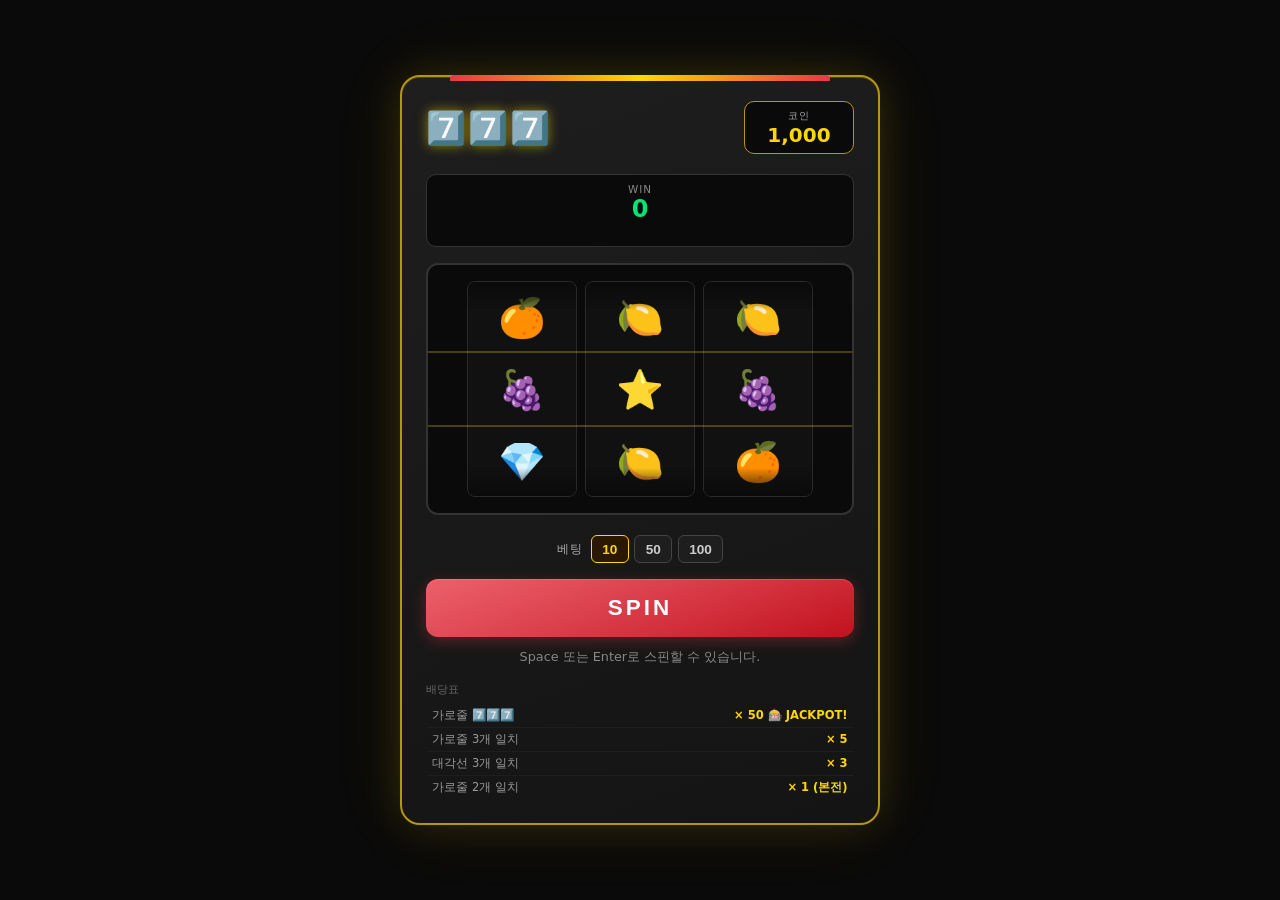
==== slot.html @ d6da6120 "feat: classic 3x3 777 slot machine game" ====
<!DOCTYPE html>
<html lang="ko" style="color-scheme: dark;">
<head>
  <meta charset="UTF-8">
  <meta name="viewport" content="width=device-width, initial-scale=1.0">
  <meta name="theme-color" content="#0a0a0a">
  <title>777 슬롯머신</title>
  <style>
    /* ===== Reset & Base ===== */
    *, *::before, *::after {
      box-sizing: border-box;
      margin: 0;
      padding: 0;
    }

    :root {
      --gold: #ffd700;
      --gold-dark: #b8960c;
      --red: #e63946;
      --red-dark: #c1121f;
      --bg: #0a0a0a;
      --bg-card: #1a1a1a;
      --bg-reel: #111;
      --border-gold: #ffd70055;
      --text-primary: #fff;
      --text-gold: #ffd700;
      --reel-h: 72px;
      --win-green: #00e676;
    }

    html, body {
      height: 100%;
    }

    body {
      background: var(--bg);
      color: var(--text-primary);
      font-family: 'Segoe UI', system-ui, -apple-system, sans-serif;
      min-height: 100vh;
      display: flex;
      flex-direction: column;
      align-items: center;
      justify-content: center;
      padding: 1rem;
      touch-action: manipulation;
      -webkit-tap-highlight-color: transparent;
      overflow-x: hidden;
    }

    /* Skip link */
    .skip-link {
      position: absolute;
      top: -100%;
      left: 0;
      background: var(--gold);
      color: #000;
      padding: 0.5rem 1rem;
      z-index: 999;
      border-radius: 0 0 4px 0;
      font-weight: bold;
      transition: top 0.2s ease;
    }
    .skip-link:focus {
      top: 0;
    }

    /* ===== Machine Frame ===== */
    .machine {
      width: 100%;
      max-width: 480px;
      background: linear-gradient(160deg, #1e1e1e 0%, #141414 100%);
      border: 2px solid var(--gold-dark);
      border-radius: 20px;
      padding: 1.5rem;
      box-shadow:
        0 0 40px #ffd70022,
        0 0 80px #ffd70011,
        inset 0 1px 0 #ffd70033;
      position: relative;
    }

    /* top light bar */
    .machine::before {
      content: '';
      display: block;
      height: 6px;
      background: linear-gradient(90deg, var(--red), var(--gold), var(--red));
      border-radius: 4px 4px 0 0;
      position: absolute;
      top: -2px;
      left: 10%;
      width: 80%;
    }

    /* ===== Header / Coin Display ===== */
    .header {
      display: flex;
      align-items: center;
      justify-content: space-between;
      margin-bottom: 1.25rem;
      gap: 0.75rem;
    }

    .machine-title {
      font-size: clamp(1.4rem, 5vw, 2rem);
      font-weight: 900;
      color: var(--gold);
      text-shadow: 0 0 12px #ffd70088;
      letter-spacing: 2px;
      font-variant-numeric: tabular-nums;
    }

    .coin-display {
      background: #0a0a0a;
      border: 1px solid var(--gold-dark);
      border-radius: 10px;
      padding: 0.4rem 0.9rem;
      text-align: center;
      min-width: 110px;
    }

    .coin-label {
      font-size: 0.65rem;
      color: #aaa;
      text-transform: uppercase;
      letter-spacing: 1px;
    }

    .coin-value {
      font-size: 1.25rem;
      font-weight: 700;
      color: var(--gold);
      font-variant-numeric: tabular-nums;
    }

    /* ===== WIN Area ===== */
    .win-area {
      background: #0a0a0a;
      border: 1px solid #333;
      border-radius: 10px;
      padding: 0.5rem 1rem;
      text-align: center;
      margin-bottom: 1rem;
      min-height: 52px;
      display: flex;
      flex-direction: column;
      align-items: center;
      justify-content: center;
    }

    .win-label {
      font-size: 0.65rem;
      color: #888;
      text-transform: uppercase;
      letter-spacing: 1px;
    }

    .win-value {
      font-size: 1.5rem;
      font-weight: 900;
      color: var(--win-green);
      font-variant-numeric: tabular-nums;
      transition: color 0.3s ease;
    }

    .win-message {
      font-size: 0.8rem;
      font-weight: 700;
      color: var(--gold);
      letter-spacing: 1px;
      min-height: 1.1em;
    }

    /* ===== Reels Container ===== */
    .reels-wrapper {
      background: #0a0a0a;
      border: 2px solid #333;
      border-radius: 12px;
      padding: 1rem 0.75rem;
      margin-bottom: 1.25rem;
      position: relative;
      overflow: hidden;
    }

    /* center line highlight */
    .payline-center {
      position: absolute;
      left: 0;
      right: 0;
      top: 50%;
      transform: translateY(-50%);
      height: calc(var(--reel-h) + 4px);
      border-top: 2px solid #ffd70044;
      border-bottom: 2px solid #ffd70044;
      pointer-events: none;
      z-index: 1;
      transition: border-color 0.3s ease;
    }

    .payline-center.highlight {
      border-color: var(--gold);
      box-shadow: 0 0 12px #ffd70066 inset;
    }

    .reels {
      display: flex;
      gap: 0.5rem;
      justify-content: center;
    }

    /* ===== Single Reel ===== */
    .reel {
      flex: 1;
      max-width: 110px;
      height: calc(var(--reel-h) * 3);
      background: var(--bg-reel);
      border: 1px solid #2a2a2a;
      border-radius: 8px;
      overflow: hidden;
      position: relative;
    }

    /* top/bottom fade gradient */
    .reel::before,
    .reel::after {
      content: '';
      position: absolute;
      left: 0; right: 0;
      height: 28px;
      z-index: 2;
      pointer-events: none;
    }
    .reel::before {
      top: 0;
      background: linear-gradient(to bottom, #0a0a0aee, transparent);
    }
    .reel::after {
      bottom: 0;
      background: linear-gradient(to top, #0a0a0aee, transparent);
    }

    .reel-strip {
      display: flex;
      flex-direction: column;
      will-change: transform;
    }

    .reel-cell {
      height: var(--reel-h);
      display: flex;
      align-items: center;
      justify-content: center;
      font-size: clamp(1.8rem, 6vw, 2.4rem);
      flex-shrink: 0;
      user-select: none;
      transition: background-color 0.3s ease;
    }

    .reel-cell.win-cell {
      background: #ffd70022;
      border-radius: 4px;
    }

    .reel-cell.jackpot-cell {
      background: #ff000033;
      animation: jackpot-pulse 0.4s ease infinite alternate;
    }

    @keyframes jackpot-pulse {
      from { background: #ff000033; }
      to   { background: #ffd70044; }
    }

    /* ===== Spinning animation ===== */
    @keyframes spin-blur {
      0%   { filter: blur(0px); }
      20%  { filter: blur(3px); }
      80%  { filter: blur(3px); }
      100% { filter: blur(0px); }
    }

    .reel.spinning .reel-strip {
      animation: spin-blur 0.1s linear infinite;
    }

    @media (prefers-reduced-motion: reduce) {
      .reel.spinning .reel-strip {
        animation: none;
        opacity: 0.6;
      }
      .reel-cell.jackpot-cell {
        animation: none;
        background: #ffd70044;
      }
      .win-value,
      .coin-value {
        transition: none;
      }
    }

    /* ===== Bet Controls ===== */
    .bet-area {
      display: flex;
      align-items: center;
      gap: 0.5rem;
      margin-bottom: 1rem;
      justify-content: center;
    }

    .bet-label {
      font-size: 0.75rem;
      color: #aaa;
      text-transform: uppercase;
      letter-spacing: 1px;
      white-space: nowrap;
    }

    .bet-group {
      display: flex;
      gap: 0.35rem;
    }

    .bet-btn {
      background: #1e1e1e;
      color: #ccc;
      border: 1px solid #444;
      border-radius: 6px;
      padding: 0.35rem 0.65rem;
      font-size: 0.85rem;
      font-weight: 600;
      cursor: pointer;
      transition: background-color 0.15s ease, border-color 0.15s ease, color 0.15s ease, opacity 0.15s ease;
    }

    .bet-btn:hover:not(:disabled) {
      background: #2a2a2a;
      border-color: var(--gold-dark);
      color: var(--gold);
    }

    .bet-btn:focus-visible {
      outline: 2px solid var(--gold);
      outline-offset: 2px;
    }

    .bet-btn.active {
      background: #2a1800;
      border-color: var(--gold);
      color: var(--gold);
    }

    .bet-btn:disabled {
      opacity: 0.4;
      cursor: not-allowed;
    }

    /* ===== Spin Button ===== */
    .spin-btn {
      width: 100%;
      padding: 1rem;
      background: linear-gradient(160deg, #e63946 0%, #c1121f 100%);
      color: #fff;
      border: none;
      border-radius: 12px;
      font-size: clamp(1.1rem, 4vw, 1.4rem);
      font-weight: 900;
      letter-spacing: 3px;
      cursor: pointer;
      box-shadow:
        0 4px 15px #e6394655,
        inset 0 1px 0 #ff6b6b66;
      transition: transform 0.1s ease, box-shadow 0.1s ease, opacity 0.15s ease;
      touch-action: manipulation;
      position: relative;
      overflow: hidden;
    }

    .spin-btn::after {
      content: '';
      position: absolute;
      inset: 0;
      background: linear-gradient(160deg, #fff3, transparent);
      border-radius: inherit;
    }

    .spin-btn:hover:not(:disabled) {
      transform: translateY(-1px);
      box-shadow:
        0 6px 20px #e6394677,
        inset 0 1px 0 #ff6b6b66;
    }

    .spin-btn:active:not(:disabled) {
      transform: translateY(1px);
      box-shadow:
        0 2px 8px #e6394644,
        inset 0 1px 0 #ff6b6b66;
    }

    .spin-btn:focus-visible {
      outline: 3px solid var(--gold);
      outline-offset: 3px;
    }

    .spin-btn:disabled {
      opacity: 0.55;
      cursor: not-allowed;
      transform: none;
    }

    /* ===== Jackpot Overlay ===== */
    .jackpot-overlay {
      position: fixed;
      inset: 0;
      display: flex;
      align-items: center;
      justify-content: center;
      z-index: 100;
      pointer-events: none;
      opacity: 0;
      transition: opacity 0.3s ease;
    }

    .jackpot-overlay.show {
      opacity: 1;
    }

    .jackpot-bg {
      position: absolute;
      inset: 0;
      background: radial-gradient(ellipse at center, #ffd70033 0%, transparent 70%);
      animation: jackpot-bg-flash 0.3s ease infinite alternate;
    }

    @keyframes jackpot-bg-flash {
      from { opacity: 0.5; }
      to   { opacity: 1; }
    }

    @media (prefers-reduced-motion: reduce) {
      .jackpot-bg { animation: none; opacity: 0.8; }
    }

    .jackpot-text {
      font-size: clamp(2.5rem, 10vw, 5rem);
      font-weight: 900;
      color: var(--gold);
      text-shadow:
        0 0 20px #ffd700,
        0 0 40px #ffd700,
        0 0 60px #ff6600;
      letter-spacing: 4px;
      animation: jackpot-text-bounce 0.4s ease infinite alternate;
      position: relative;
      z-index: 1;
    }

    @keyframes jackpot-text-bounce {
      from { transform: scale(1); }
      to   { transform: scale(1.08); }
    }

    @media (prefers-reduced-motion: reduce) {
      .jackpot-text { animation: none; }
    }

    /* ===== Confetti Canvas ===== */
    #confetti-canvas {
      position: fixed;
      inset: 0;
      pointer-events: none;
      z-index: 99;
      opacity: 0;
      transition: opacity 0.3s ease;
    }

    #confetti-canvas.show {
      opacity: 1;
    }

    /* ===== Win flash ===== */
    @keyframes win-flash {
      0%, 100% { opacity: 1; }
      50%       { opacity: 0.4; }
    }

    .reel-strip.win-flash {
      animation: win-flash 0.25s ease 4;
    }

    @media (prefers-reduced-motion: reduce) {
      .reel-strip.win-flash { animation: none; }
    }

    /* ===== Payout table ===== */
    .payout-table {
      margin-top: 1rem;
      width: 100%;
      border-collapse: collapse;
      font-size: 0.72rem;
      color: #999;
    }

    .payout-table td {
      padding: 0.25rem 0.4rem;
      border-bottom: 1px solid #1e1e1e;
    }

    .payout-table td:last-child {
      text-align: right;
      color: var(--gold);
      font-weight: 700;
    }

    .payout-table tr:last-child td {
      border-bottom: none;
    }

    /* ===== Status area ===== */
    #status-live {
      font-size: 0.8rem;
      color: #888;
      text-align: center;
      margin-top: 0.75rem;
      min-height: 1.1em;
    }

    /* ===== Mobile tweaks ===== */
    @media (max-width: 380px) {
      .machine { padding: 1rem; }
      :root { --reel-h: 62px; }
      .reels { gap: 0.35rem; }
    }
  </style>
</head>
<body>

<a href="#main" class="skip-link">본문으로 바로가기</a>

<canvas id="confetti-canvas" aria-hidden="true"></canvas>

<div class="jackpot-overlay" id="jackpot-overlay" aria-hidden="true" role="presentation">
  <div class="jackpot-bg"></div>
  <div class="jackpot-text">🎰 JACKPOT! 🎰</div>
</div>

<main id="main" class="machine" role="main">
  <div class="header">
    <h1 class="machine-title" aria-label="777 슬롯머신">7️⃣7️⃣7️⃣</h1>
    <div class="coin-display" aria-live="polite" aria-label="현재 코인">
      <div class="coin-label">코인</div>
      <div class="coin-value" id="coin-display">1,000</div>
    </div>
  </div>

  <!-- WIN area -->
  <div class="win-area" aria-live="polite" aria-label="당첨 결과">
    <div class="win-label">WIN</div>
    <div class="win-value" id="win-value">0</div>
    <div class="win-message" id="win-message">&nbsp;</div>
  </div>

  <!-- Reels -->
  <div class="reels-wrapper" role="img" aria-label="슬롯 릴">
    <div class="payline-center" id="payline-center" aria-hidden="true"></div>
    <div class="reels" id="reels-container">
      <div class="reel" id="reel-0" aria-hidden="true">
        <div class="reel-strip" id="strip-0"></div>
      </div>
      <div class="reel" id="reel-1" aria-hidden="true">
        <div class="reel-strip" id="strip-1"></div>
      </div>
      <div class="reel" id="reel-2" aria-hidden="true">
        <div class="reel-strip" id="strip-2"></div>
      </div>
    </div>
  </div>

  <!-- Bet -->
  <div class="bet-area">
    <span class="bet-label" id="bet-label">베팅</span>
    <div class="bet-group" role="group" aria-labelledby="bet-label">
      <button class="bet-btn active" data-bet="10" aria-pressed="true">10</button>
      <button class="bet-btn" data-bet="50" aria-pressed="false">50</button>
      <button class="bet-btn" data-bet="100" aria-pressed="false">100</button>
    </div>
  </div>

  <!-- Spin -->
  <button
    class="spin-btn"
    id="spin-btn"
    aria-label="스핀 (Space 또는 Enter)"
    aria-describedby="status-live"
  >
    SPIN
  </button>

  <!-- Status (sr-only live + visible hint) -->
  <div id="status-live" role="status" aria-live="polite" aria-atomic="true"></div>

  <!-- Payout table -->
  <table class="payout-table" aria-label="배당표">
    <caption style="text-align:left; color:#666; font-size:0.7rem; padding-bottom:0.4rem;">배당표</caption>
    <tbody>
      <tr>
        <td>가로줄 7️⃣7️⃣7️⃣</td>
        <td>× 50 🎰 JACKPOT!</td>
      </tr>
      <tr>
        <td>가로줄 3개 일치</td>
        <td>× 5</td>
      </tr>
      <tr>
        <td>대각선 3개 일치</td>
        <td>× 3</td>
      </tr>
      <tr>
        <td>가로줄 2개 일치</td>
        <td>× 1 (본전)</td>
      </tr>
    </tbody>
  </table>
</main>

<script>
  'use strict';

  /* ===== Constants ===== */
  const SYMBOLS = ['🍒','🍋','🍊','🍇','⭐','💎','7️⃣'];
  const WEIGHTS  = [20, 18, 16, 14, 12, 8, 4];  // lower weight for rare symbols
  const REEL_COUNT = 3;
  const VISIBLE_ROWS = 3;
  const STRIP_LEN = 30; // cells per strip (enough for smooth spin illusion)

  /* ===== State ===== */
  let coins = 1000;
  let bet = 10;
  let isSpinning = false;

  /* ===== DOM refs ===== */
  const coinDisplay  = document.getElementById('coin-display');
  const winValue     = document.getElementById('win-value');
  const winMessage   = document.getElementById('win-message');
  const spinBtn      = document.getElementById('spin-btn');
  const statusLive   = document.getElementById('status-live');
  const paylineEl    = document.getElementById('payline-center');
  const jackpotOverlay = document.getElementById('jackpot-overlay');
  const confettiCanvas = document.getElementById('confetti-canvas');
  const betBtns      = document.querySelectorAll('.bet-btn');

  /* ===== Reel strips setup ===== */
  // Final result grid [reelIndex][rowIndex]
  let grid = [[],[],[]];

  function weightedRandom() {
    const total = WEIGHTS.reduce((a,b) => a+b, 0);
    let r = Math.random() * total;
    for (let i = 0; i < SYMBOLS.length; i++) {
      r -= WEIGHTS[i];
      if (r <= 0) return i;
    }
    return SYMBOLS.length - 1;
  }

  function buildStrip(reelEl, finalCells) {
    const strip = reelEl.querySelector('.reel-strip');
    strip.innerHTML = '';
    // Build STRIP_LEN random cells, then final 3 at end
    const cells = [];
    for (let i = 0; i < STRIP_LEN; i++) {
      cells.push(SYMBOLS[weightedRandom()]);
    }
    // Replace last 3 with the final result
    cells[STRIP_LEN - 3] = finalCells[0];
    cells[STRIP_LEN - 2] = finalCells[1];
    cells[STRIP_LEN - 1] = finalCells[2];

    cells.forEach((sym, idx) => {
      const div = document.createElement('div');
      div.className = 'reel-cell';
      div.textContent = sym;
      div.dataset.idx = idx;
      strip.appendChild(div);
    });
    return strip;
  }

  /* ===== Reel spin animation ===== */
  function spinReel(reelIndex, finalCells, delay) {
    return new Promise(resolve => {
      const reelEl = document.getElementById('reel-' + reelIndex);
      const strip  = buildStrip(reelEl, finalCells);

      // total cells height to scroll to land on last 3
      const totalH   = STRIP_LEN * getRH();
      const landOffset = totalH - VISIBLE_ROWS * getRH();

      // Reset
      strip.style.transition = 'none';
      strip.style.transform = 'translateY(0)';
      reelEl.classList.remove('spinning');

      // Force reflow
      void strip.offsetHeight;

      // Start spinning
      reelEl.classList.add('spinning');

      // After delay, stop
      setTimeout(() => {
        reelEl.classList.remove('spinning');
        const duration = 350 + reelIndex * 80;
        strip.style.transition = `transform ${duration}ms cubic-bezier(0.17, 0.67, 0.35, 1.0)`;
        strip.style.transform = `translateY(-${landOffset}px)`;
        setTimeout(() => {
          strip.style.transition = 'none';
          resolve();
        }, duration + 30);
      }, delay);
    });
  }

  function getRH() {
    return parseInt(getComputedStyle(document.documentElement).getPropertyValue('--reel-h')) || 72;
  }

  /* ===== Win evaluation ===== */
  /*
    grid[col][row]:
      col 0,1,2 | row 0 (top), 1 (mid), 2 (bot)

    Lines:
      Horizontal rows: [0,r][1,r][2,r]
      Diagonal: [0,0][1,1][2,2] and [0,2][1,1][2,0]
  */
  function evaluate(g) {
    let totalWin = 0;
    const winLines = []; // [{cells: [{col,row}], type}]

    const sym = (col, row) => g[col][row];

    // Horizontal rows
    for (let r = 0; r < VISIBLE_ROWS; r++) {
      const s0 = sym(0,r), s1 = sym(1,r), s2 = sym(2,r);
      if (s0 === s1 && s1 === s2) {
        const cells = [{col:0,row:r},{col:1,row:r},{col:2,row:r}];
        if (s0 === '7️⃣') {
          totalWin += bet * 50;
          winLines.push({cells, type: 'jackpot'});
        } else {
          totalWin += bet * 5;
          winLines.push({cells, type: 'row5x'});
        }
      } else if ((s0===s1) || (s1===s2) || (s0===s2)) {
        // 2 of 3 same
        totalWin += bet * 1;
        winLines.push({cells: [{col:0,row:r},{col:1,row:r},{col:2,row:r}], type: 'row1x'});
      }
    }

    // Diagonals
    const diagA = [{col:0,row:0},{col:1,row:1},{col:2,row:2}];
    const diagB = [{col:0,row:2},{col:1,row:1},{col:2,row:0}];
    [diagA, diagB].forEach(diag => {
      const [a,b,c] = diag.map(d => sym(d.col, d.row));
      if (a===b && b===c) {
        if (a === '7️⃣') {
          totalWin += bet * 50;
          winLines.push({cells: diag, type: 'jackpot'});
        } else {
          totalWin += bet * 3;
          winLines.push({cells: diag, type: 'diag3x'});
        }
      }
    });

    return {totalWin, winLines};
  }

  /* ===== Highlight win cells ===== */
  function highlightWinCells(winLines) {
    const isJackpot = winLines.some(l => l.type === 'jackpot');

    winLines.forEach(line => {
      line.cells.forEach(({col, row}) => {
        const strip = document.getElementById('strip-' + col);
        if (!strip) return;
        // last 3 cells are at STRIP_LEN-3, STRIP_LEN-2, STRIP_LEN-1
        const cellIdx = STRIP_LEN - VISIBLE_ROWS + row;
        const cell = strip.children[cellIdx];
        if (cell) {
          cell.classList.add(isJackpot ? 'jackpot-cell' : 'win-cell');
        }
      });
    });
  }

  /* ===== Confetti ===== */
  let confettiParticles = [];
  let confettiAF = null;

  function startConfetti() {
    const canvas = confettiCanvas;
    const ctx = canvas.getContext('2d');
    canvas.width = window.innerWidth;
    canvas.height = window.innerHeight;
    canvas.classList.add('show');

    const colors = ['#ffd700','#e63946','#00e676','#fff','#ff9f1c','#4cc9f0'];
    confettiParticles = Array.from({length: 120}, () => ({
      x: Math.random() * canvas.width,
      y: Math.random() * canvas.height - canvas.height,
      w: 6 + Math.random() * 8,
      h: 10 + Math.random() * 6,
      color: colors[Math.floor(Math.random() * colors.length)],
      vx: (Math.random() - 0.5) * 2,
      vy: 2 + Math.random() * 4,
      rot: Math.random() * Math.PI * 2,
      vrot: (Math.random() - 0.5) * 0.2,
    }));

    function draw() {
      ctx.clearRect(0, 0, canvas.width, canvas.height);
      confettiParticles.forEach(p => {
        ctx.save();
        ctx.translate(p.x, p.y);
        ctx.rotate(p.rot);
        ctx.fillStyle = p.color;
        ctx.fillRect(-p.w/2, -p.h/2, p.w, p.h);
        ctx.restore();
        p.x += p.vx;
        p.y += p.vy;
        p.rot += p.vrot;
        if (p.y > canvas.height + 20) {
          p.y = -20;
          p.x = Math.random() * canvas.width;
        }
      });
      confettiAF = requestAnimationFrame(draw);
    }
    draw();
  }

  function stopConfetti() {
    if (confettiAF) { cancelAnimationFrame(confettiAF); confettiAF = null; }
    confettiCanvas.classList.remove('show');
    const ctx = confettiCanvas.getContext('2d');
    ctx.clearRect(0, 0, confettiCanvas.width, confettiCanvas.height);
  }

  /* ===== Flash reels on win ===== */
  function flashReels(reelIndices) {
    reelIndices.forEach(i => {
      const strip = document.getElementById('strip-' + i);
      if (!strip) return;
      strip.classList.remove('win-flash');
      void strip.offsetHeight;
      strip.classList.add('win-flash');
      strip.addEventListener('animationend', () => strip.classList.remove('win-flash'), {once: true});
    });
  }

  /* ===== UI updates ===== */
  function updateCoinDisplay() {
    coinDisplay.textContent = coins.toLocaleString('ko-KR');
  }

  function setWin(amount, msg) {
    winValue.textContent = amount > 0 ? '+' + amount.toLocaleString('ko-KR') : '0';
    winMessage.textContent = msg || '\u00a0';
  }

  function setStatus(msg) {
    statusLive.textContent = msg;
  }

  function setSpinning(state) {
    isSpinning = state;
    spinBtn.disabled = state;
    betBtns.forEach(b => b.disabled = state);
    if (state) {
      spinBtn.textContent = 'SPINNING…';
      setStatus('스핀 중…');
    } else {
      spinBtn.textContent = 'SPIN';
    }
  }

  /* ===== Main spin logic ===== */
  async function doSpin() {
    if (isSpinning) return;
    if (coins < bet) {
      setStatus('코인이 부족합니다!');
      setWin(0, '코인 부족 💸');
      return;
    }

    // Deduct bet
    coins -= bet;
    updateCoinDisplay();
    setWin(0, '\u00a0');
    paylineEl.classList.remove('highlight');
    stopConfetti();
    jackpotOverlay.classList.remove('show');
    jackpotOverlay.setAttribute('aria-hidden', 'true');

    // Clear old win cells
    for (let c = 0; c < REEL_COUNT; c++) {
      const strip = document.getElementById('strip-' + c);
      if (strip) {
        strip.querySelectorAll('.win-cell, .jackpot-cell').forEach(el => {
          el.classList.remove('win-cell', 'jackpot-cell');
        });
      }
    }

    setSpinning(true);

    // Generate result
    for (let c = 0; c < REEL_COUNT; c++) {
      grid[c] = [
        SYMBOLS[weightedRandom()],
        SYMBOLS[weightedRandom()],
        SYMBOLS[weightedRandom()],
      ];
    }

    // Spin reels sequentially (staggered)
    const spinDuration = 900;
    const promises = [
      spinReel(0, grid[0], spinDuration),
      spinReel(1, grid[1], spinDuration + 300),
      spinReel(2, grid[2], spinDuration + 600),
    ];

    await Promise.all(promises);

    // Evaluate
    const {totalWin, winLines} = evaluate(grid);

    // Apply winnings
    if (totalWin > 0) {
      coins += totalWin;
      updateCoinDisplay();
    }

    // Highlight and announce
    const isJackpot = winLines.some(l => l.type === 'jackpot');

    if (winLines.length > 0) {
      highlightWinCells(winLines);
      paylineEl.classList.add('highlight');
      flashReels([0,1,2]);
    }

    if (isJackpot) {
      setWin(totalWin, '🎰 JACKPOT!!');
      jackpotOverlay.classList.add('show');
      jackpotOverlay.setAttribute('aria-hidden', 'false');
      startConfetti();
      setStatus('JACKPOT! ' + totalWin.toLocaleString('ko-KR') + '코인 획득!');
      setTimeout(() => {
        jackpotOverlay.classList.remove('show');
        jackpotOverlay.setAttribute('aria-hidden', 'true');
        stopConfetti();
      }, 4000);
    } else if (winLines.some(l => l.type === 'row5x')) {
      setWin(totalWin, '🎉 대박! ×5');
      setStatus(totalWin.toLocaleString('ko-KR') + '코인 획득! 대박!');
    } else if (winLines.some(l => l.type === 'diag3x')) {
      setWin(totalWin, '✨ 대각선 ×3');
      setStatus(totalWin.toLocaleString('ko-KR') + '코인 획득!');
    } else if (winLines.some(l => l.type === 'row1x')) {
      setWin(totalWin, '💰 본전');
      setStatus('본전! ' + totalWin.toLocaleString('ko-KR') + '코인');
    } else {
      setWin(0, '😅 꽝!');
      setStatus('꽝! 다시 도전해보세요.');
    }

    if (coins <= 0) {
      setStatus('코인이 없습니다! 게임 재시작하세요.');
      setWin(0, '게임 오버 💸');
    }

    setSpinning(false);
  }

  /* ===== Bet selection ===== */
  betBtns.forEach(btn => {
    btn.addEventListener('click', () => {
      if (isSpinning) return;
      bet = parseInt(btn.dataset.bet, 10);
      betBtns.forEach(b => {
        b.classList.toggle('active', b === btn);
        b.setAttribute('aria-pressed', b === btn ? 'true' : 'false');
      });
    });
    btn.addEventListener('keydown', e => {
      if (e.key === 'Enter' || e.key === ' ') {
        e.preventDefault();
        btn.click();
      }
    });
  });

  /* ===== Spin button ===== */
  spinBtn.addEventListener('click', doSpin);

  /* ===== Keyboard: Space/Enter triggers spin ===== */
  document.addEventListener('keydown', e => {
    if (e.target === spinBtn) return; // already handled by button
    if ((e.key === ' ' || e.key === 'Enter') && !e.repeat) {
      // Only if not focused on bet buttons
      if (!e.target.closest('.bet-group')) {
        e.preventDefault();
        doSpin();
      }
    }
  });

  /* ===== Initialize reels with random symbols ===== */
  function initReels() {
    for (let c = 0; c < REEL_COUNT; c++) {
      const initial = [
        SYMBOLS[weightedRandom()],
        SYMBOLS[weightedRandom()],
        SYMBOLS[weightedRandom()],
      ];
      grid[c] = initial;
      const reelEl = document.getElementById('reel-' + c);
      const strip  = document.getElementById('strip-' + c);
      strip.innerHTML = '';
      initial.forEach(sym => {
        const div = document.createElement('div');
        div.className = 'reel-cell';
        div.textContent = sym;
        strip.appendChild(div);
      });
    }
  }

  /* ===== Resize confetti canvas ===== */
  window.addEventListener('resize', () => {
    if (confettiCanvas.classList.contains('show')) {
      confettiCanvas.width = window.innerWidth;
      confettiCanvas.height = window.innerHeight;
    }
  });

  /* ===== Boot ===== */
  updateCoinDisplay();
  initReels();
  setStatus('Space 또는 Enter로 스핀할 수 있습니다.');
</script>
</body>
</html>
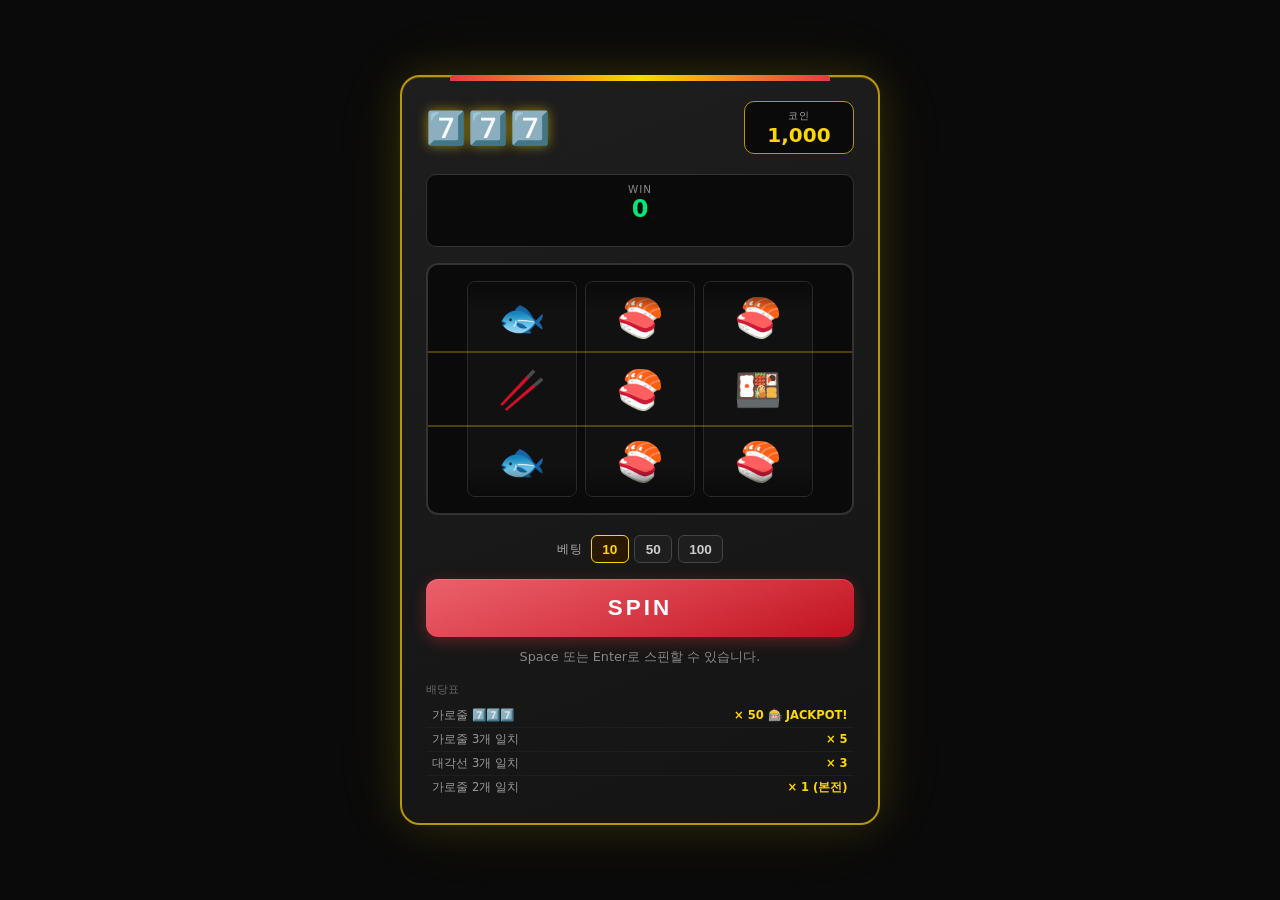
==== commit 8a596749: "style: change slot symbols from fruits to sushi theme" ====
--- a/slot.html
+++ b/slot.html
@@ -627,7 +627,7 @@
   'use strict';
 
   /* ===== Constants ===== */
-  const SYMBOLS = ['🍒','🍋','🍊','🍇','⭐','💎','7️⃣'];
+  const SYMBOLS = ['🍣','🍱','🦐','🐟','🍙','🥢','7️⃣'];
   const WEIGHTS  = [20, 18, 16, 14, 12, 8, 4];  // lower weight for rare symbols
   const REEL_COUNT = 3;
   const VISIBLE_ROWS = 3;
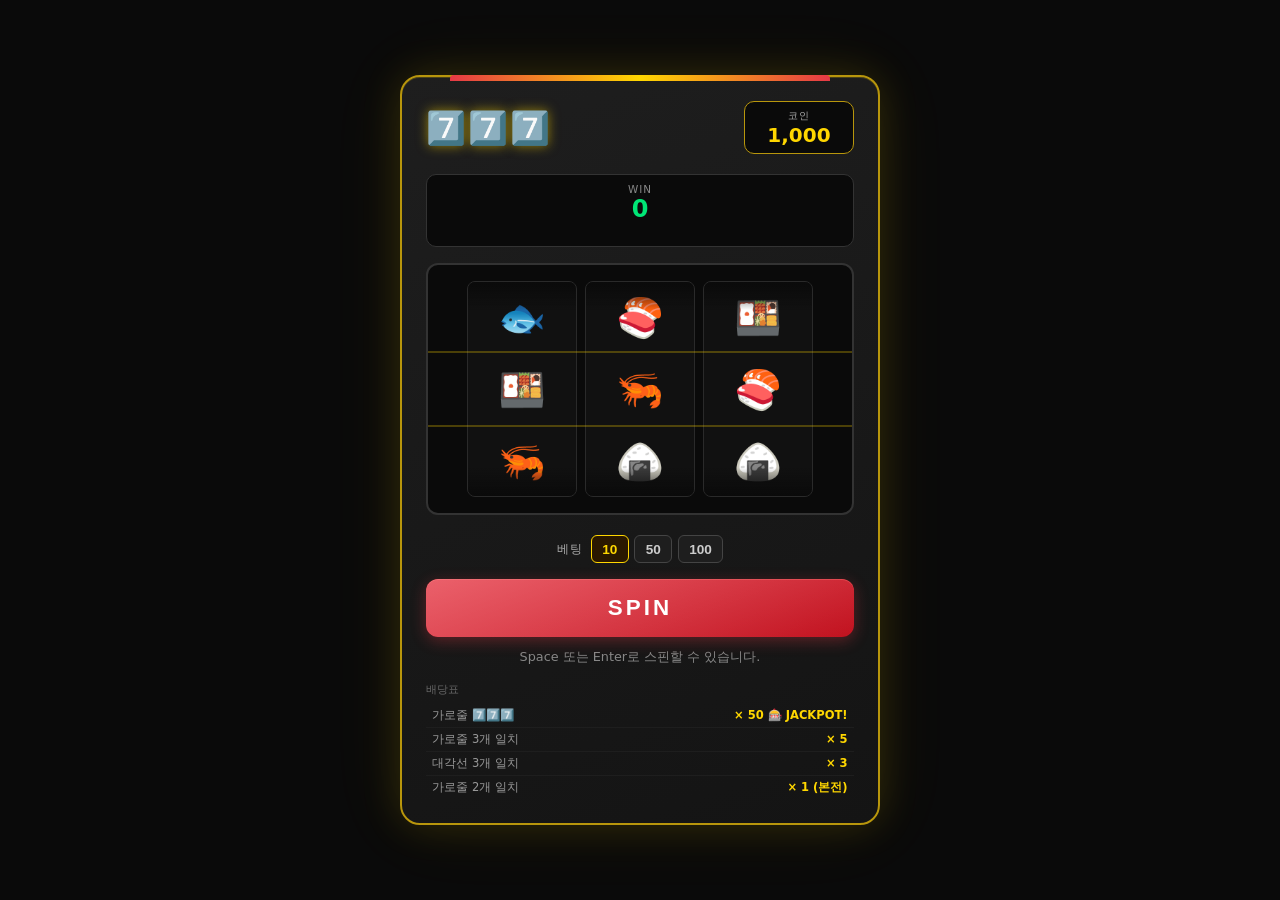
==== commit 3f8b3d6e: "feat: add PWA manifest, favicon, and home screen icon (JamesClaw)" ====
--- a/slot.html
+++ b/slot.html
@@ -5,6 +5,8 @@
   <meta name="viewport" content="width=device-width, initial-scale=1.0">
   <meta name="theme-color" content="#0a0a0a">
   <title>777 슬롯머신</title>
+  <link rel="icon" type="image/png" href="https://openclaw.ai/apple-touch-icon.png">
+  <link rel="apple-touch-icon" href="https://openclaw.ai/apple-touch-icon.png">
   <style>
     /* ===== Reset & Base ===== */
     *, *::before, *::after {
